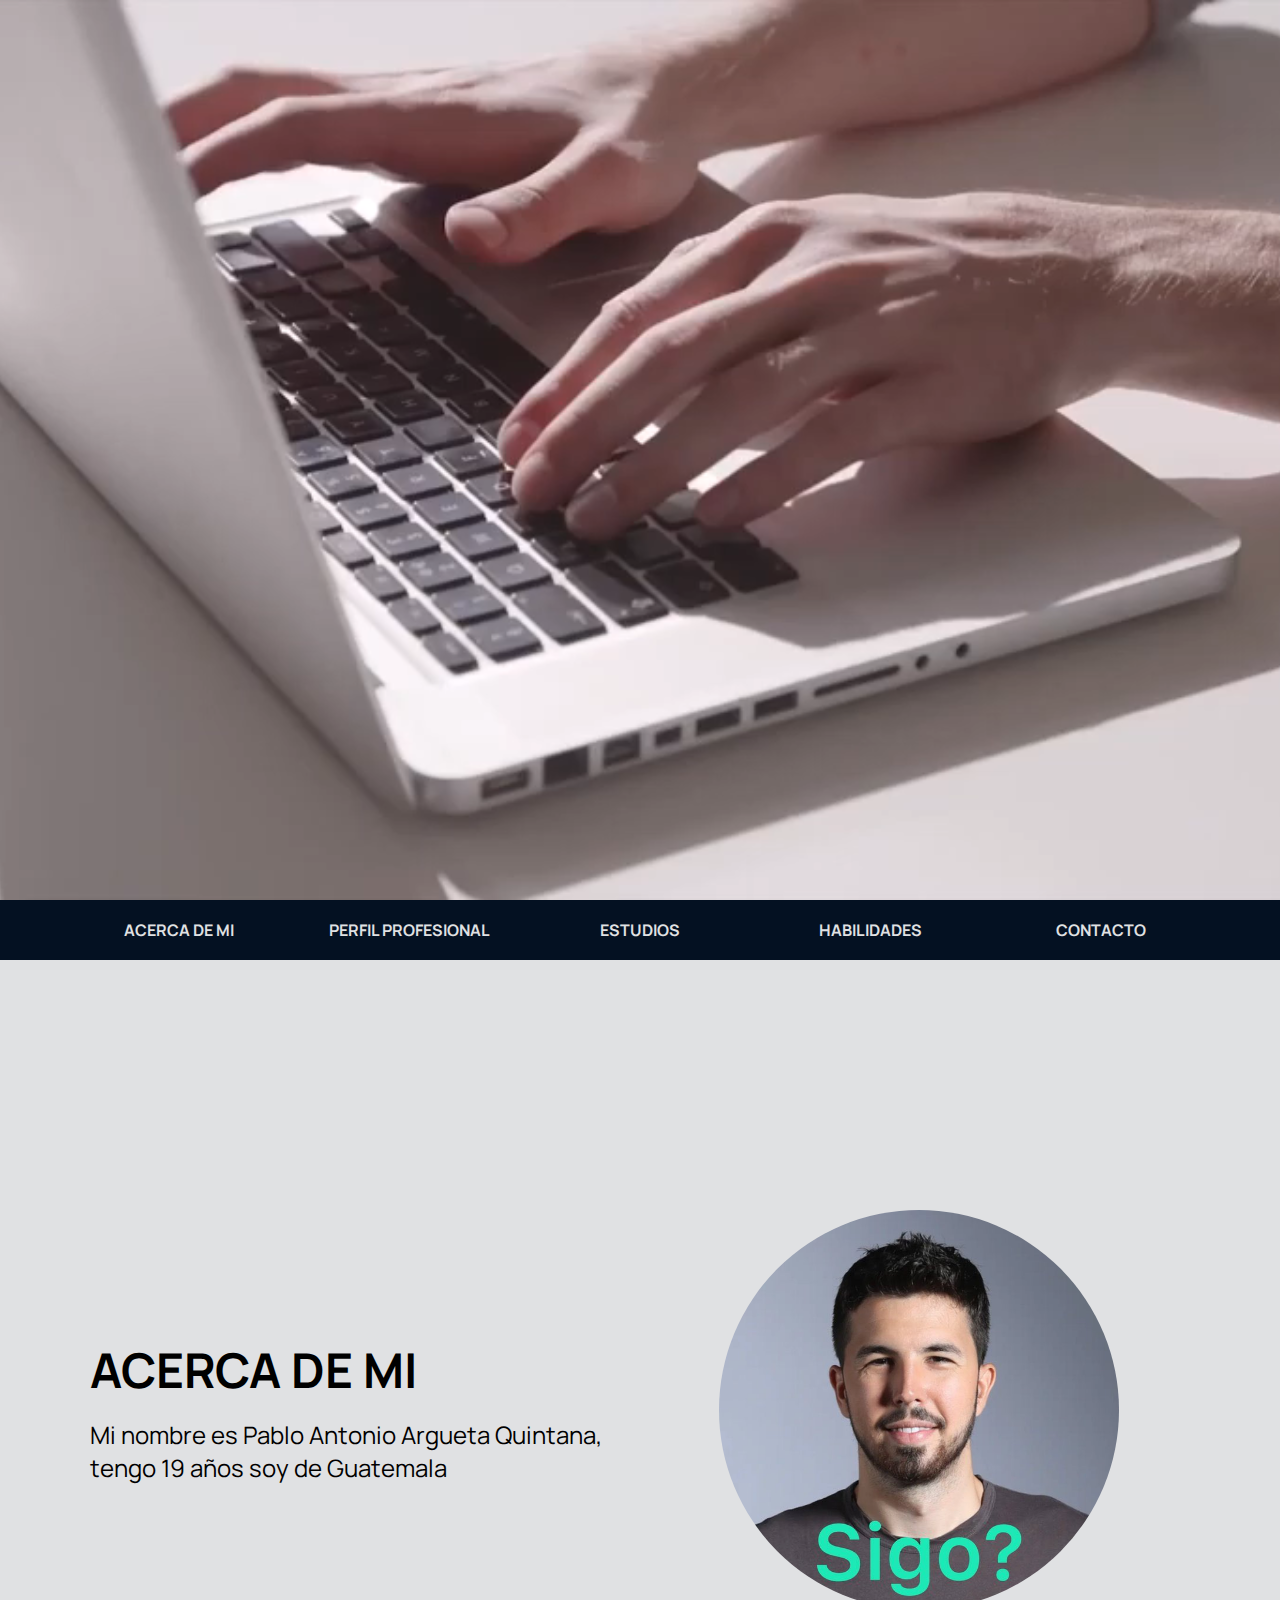
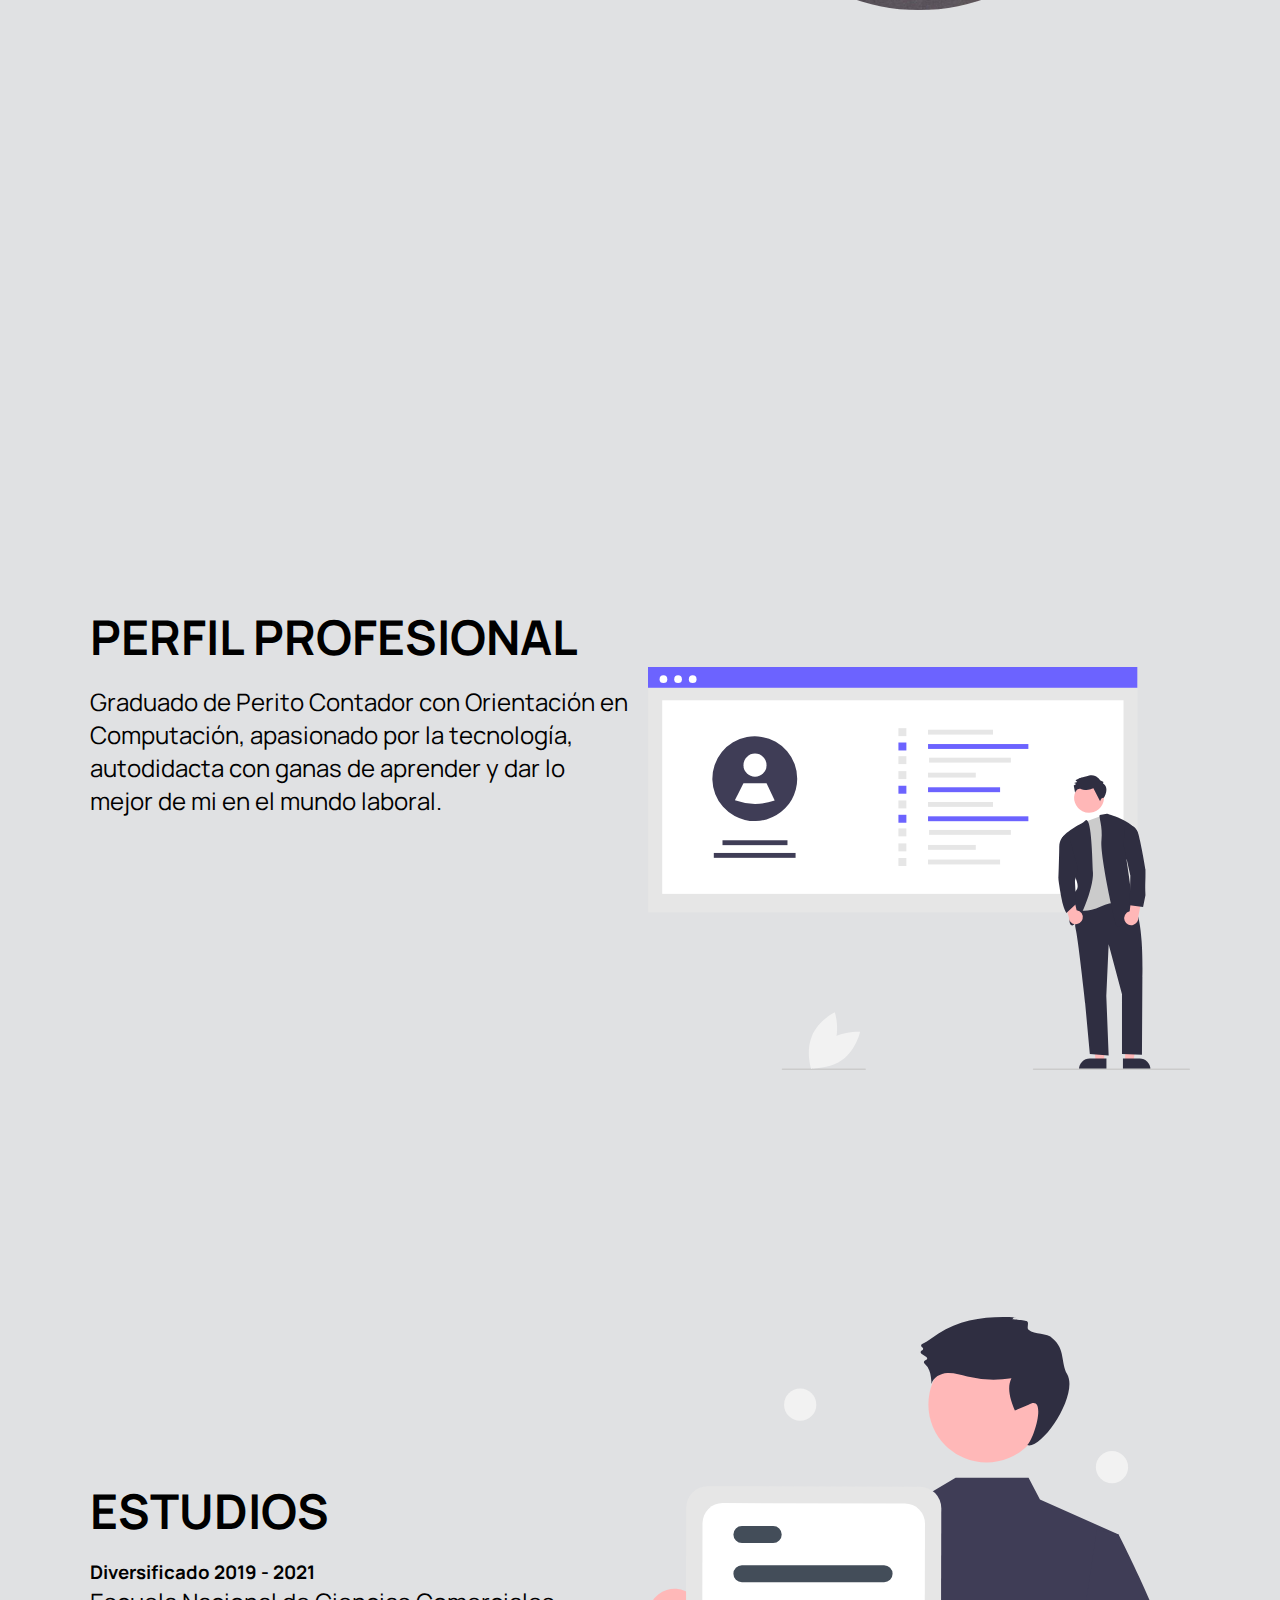
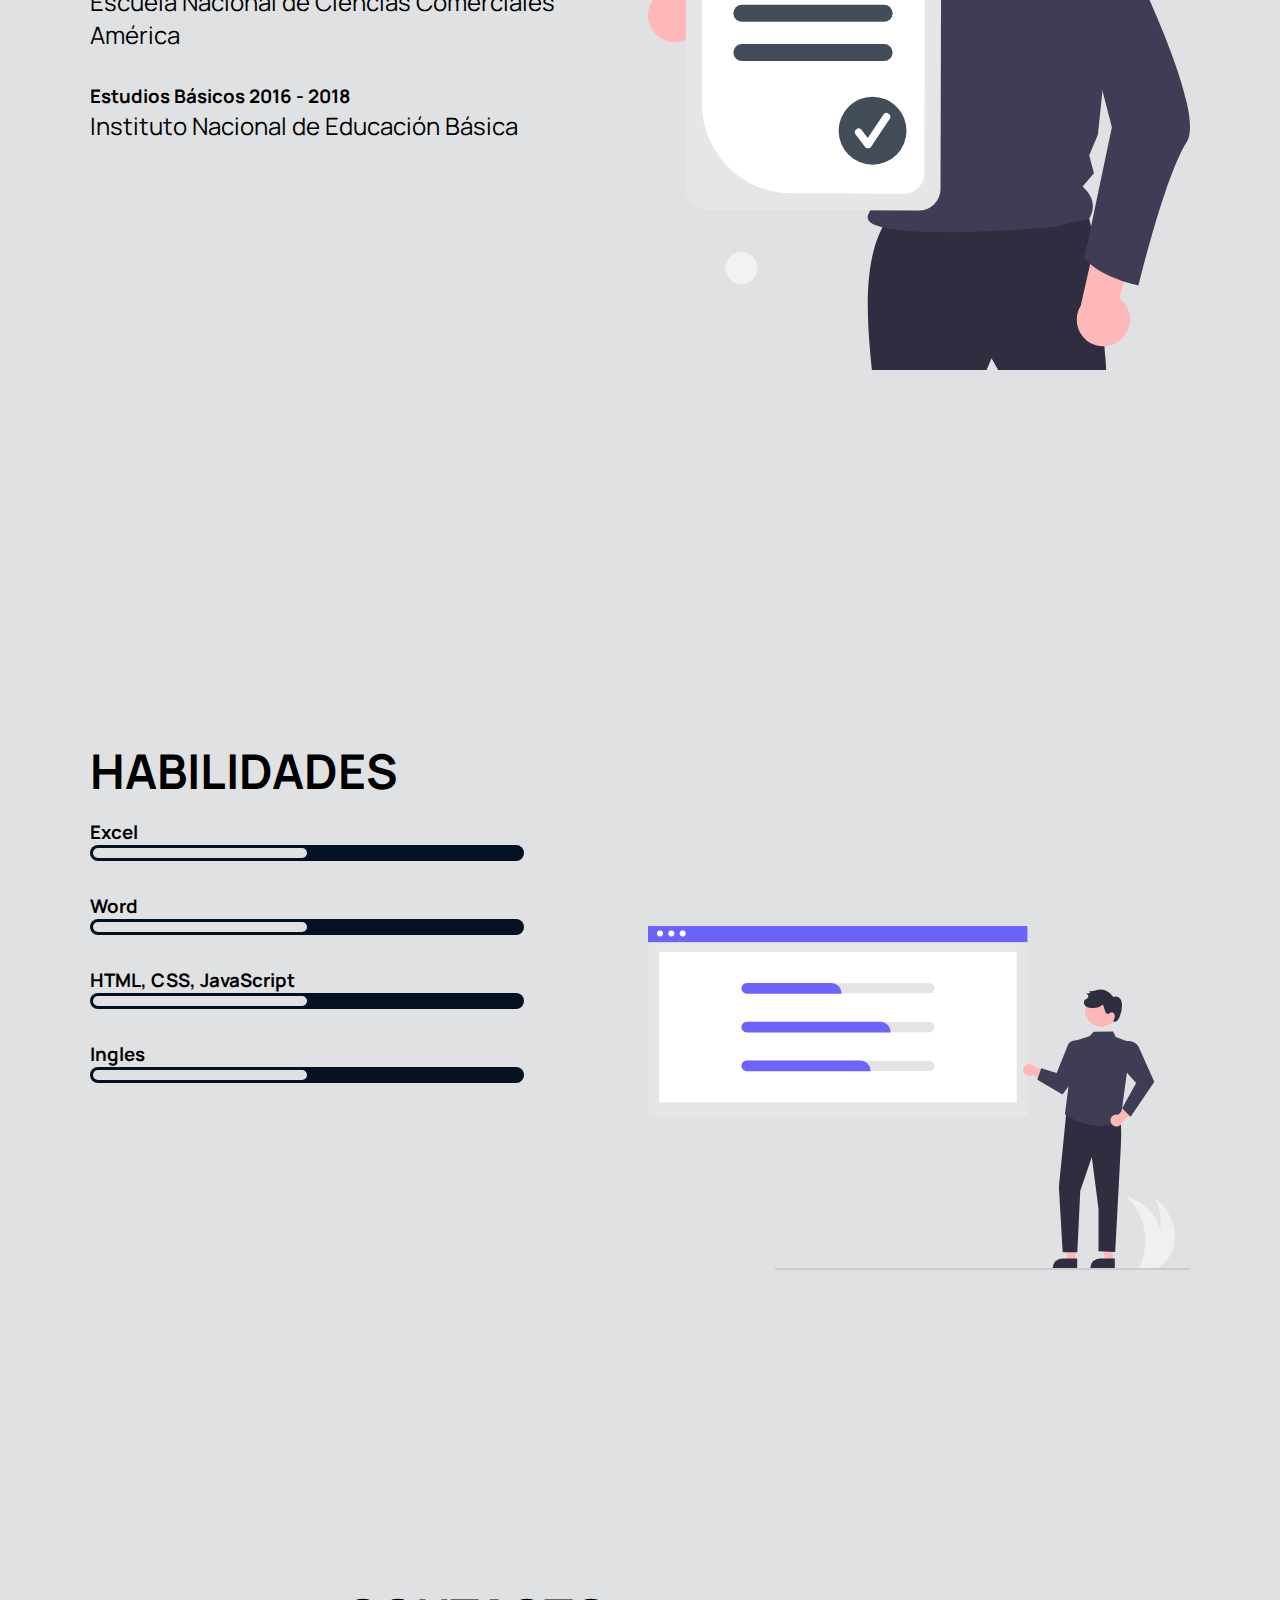
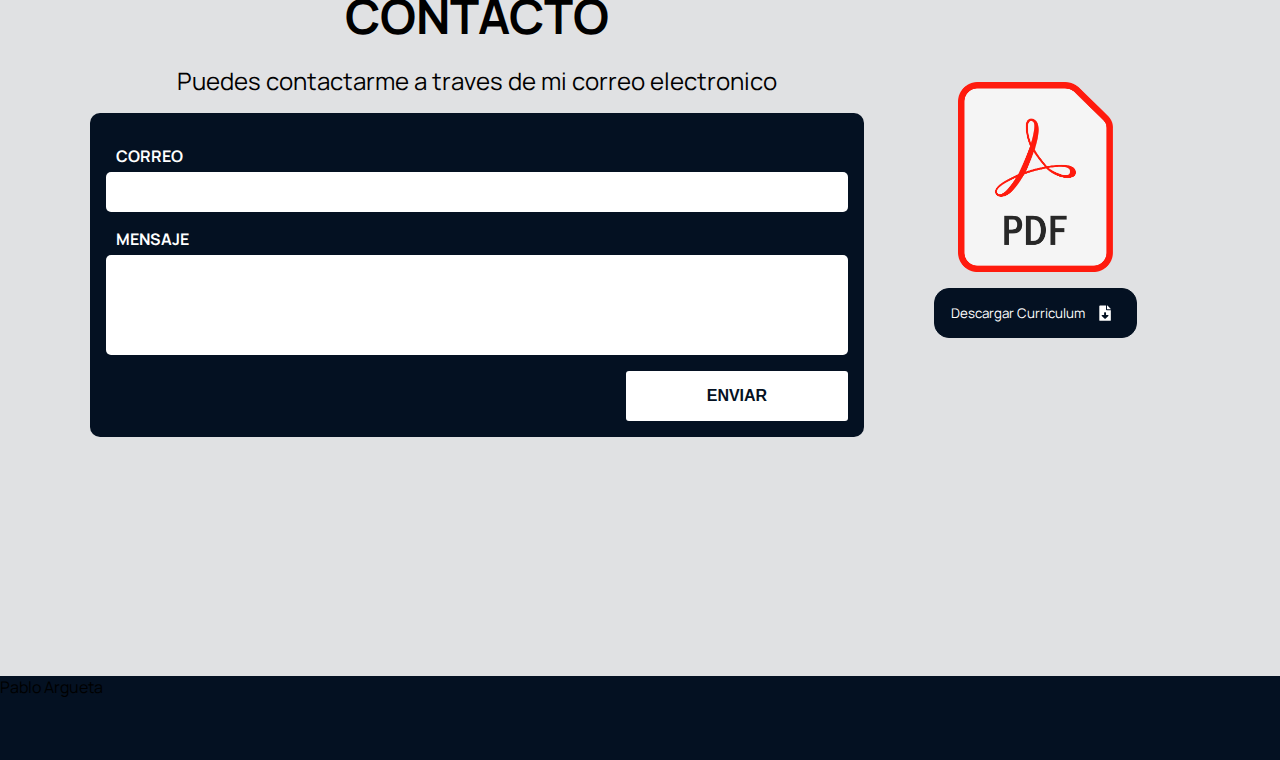
==== cv-pablo/index.html @ 5a5283b3 "Upload CV" ====
<!DOCTYPE html>
<html lang="en">
<head>
    <meta charset="UTF-8">
    <meta http-equiv="X-UA-Compatible" content="IE=edge">
    <meta name="viewport" content="width=device-width, initial-scale=1.0">
    <title>CV | Pablo Argueta</title>
    <link rel="stylesheet" href="main.css">

    <link rel="preconnect" href="https://fonts.googleapis.com">
    <link rel="preconnect" href="https://fonts.gstatic.com" crossorigin>
    <link href="https://fonts.googleapis.com/css2?family=Manrope:wght@200;300;400;500;600;700;800&display=swap" rel="stylesheet">
</head>
<body>
    <div class="container">
        <div class="hero-video">
            <video autoplay loop src="assets/background.mp4"></video>
        </div>
        <header>
            <div class="links-list">
                <a href="#about-me">Acerca de Mi</a>
                <a href="#professional">Perfil Profesional</a>
                <a href="#study">Estudios</a>
                <a href="#skills">Habilidades</a>
                <a href="#contact">Contacto</a>
            </div>
            <div class="links-list-icons">
                <a href="#about-me"><img src="assets/h-icons/about-me-icon.svg" alt=""></a>
                <a href="#professional"><img src="assets/h-icons/pro-icon.svg" alt=""></a>
                <a href="#study"><img src="assets/h-icons/study-ico.svg" alt=""></a>
                <a href="#skills"><img src="assets/h-icons/skills-icon.svg" alt=""></a>
                <a href="#contact"><img src="assets/h-icons/contact-icon.svg" alt=""></a>
            </div>
        </header>
        <main class="main-container">
            <section id="about-me" class="information-container">
                <div class="info">
                    <h2>Acerca de Mi</h2>
                    <p>Mi nombre es Pablo Antonio Argueta Quintana, tengo 19 años soy de Guatemala</p>
                </div>
                <div class="photo">
                    <img src="assets/pablo-cv.jpg" alt="">
                </div>
            </section>
            <section id="professional" class="information-container">
                <div class="info">
                    <h2>Perfil Profesional</h2>
                    <p>Graduado de Perito Contador con Orientación en Computación, apasionado por la tecnología, autodidacta con ganas de aprender y dar lo mejor de mi en el mundo laboral.</p>
                </div>
                <div class="svg-image">
                    <img src="assets/professionalp.svg" alt="">
                </div>
            </section>
            <section id="study" class="information-container">
                <div class="info">
                    <h2>Estudios</h2>
                    <ul>
                        <li>
                            <h3>Diversificado 2019 - 2021</h3>
                            <p>Escuela Nacional de Ciencias Comerciales América</p>
                        </li>
                        <li>
                            <h3>Estudios Básicos 2016 - 2018</h3>
                            <p>Instituto Nacional de Educación Básica</p>
                        </li>
                    </ul>
                </div>
                <div class="svg-image">
                    <img src="assets/undraw_certificate_re_yadi.svg" alt="">
                </div>
            </section>
            <section id="skills" class="information-container">
                <div class="info">
                    <h2>Habilidades</h2>
                    <ul>
                        <li>
                            <h3>Excel</h3>
                            <div class="range-input"><div class="range-value"></div></div>
                        </li>
                        <li>
                            <h3>Word</h3>
                            <div class="range-input"><div class="range-value"></div></div>
                        </li>
                        <li>
                            <h3>HTML, CSS, JavaScript</h3>
                            <div class="range-input"><div class="range-value"></div></div>
                        </li>
                        <li>
                            <h3>Ingles</h3>
                            <div class="range-input"><div class="range-value"></div></div>
                        </li>
                    </ul>
                </div>
                <div class="svg-image">
                    <img src="assets/productivity.svg" alt="">
                </div>
            </section>
            <section id="contact" class="information-container">
                <div class="info">
                    <h2>Contacto</h2>
                    <p>Puedes contactarme a traves de mi correo electronico</p>
                    <form  action="https://formspree.io/f/xrgjybbw" method="POST">
                        <label for="email">Correo</label>
                        <input type="email" required>
                        <label for="message">Mensaje</label>
                        <textarea name="message"></textarea>
                        <button id="submit" type="submit">Enviar</button>
                    </form>
                </div>
                <div class="download-cv">
                    
                    <img src="assets/pdf-image.png" alt="">
                    <a target="_blank" href="docs/CV Pablo Argueta.pdf" download="docs/CV Pablo Argueta.pdf">
                        <button class="btn-download">
                            Descargar Curriculum
                            <img src="assets/download.svg" alt="">
                        </button>
                    </a>
                </div>
            </section>
        </main>
        <footer>
            Pablo Argueta 
        </footer>
    </div>
</body>
</html>
---- cv-pablo/main.css ----
*{  
    scroll-behavior: smooth;
    margin: 0;
    padding: 0;
    box-sizing: border-box;
}

a,img,video,h1,h2,h3,h4,h5,h6,li{
    max-width: 100%;
    max-height: 100%;
    text-decoration: none;
    list-style: none;
}

:root{
    font-family: 'Manrope', sans-serif;
    --font-primary: font-family: 'Manrope', sans-serif; 
    --primary-color: #041122;
    --secondary-color: #434D59;
    --third-color: #E0E1E3;
    --white-color: #fff;
}

.container{
    width: 100vw;
    display: grid;
    grid-template-rows: 100vh 60px auto 100px;
    background: var(--third-color);
}

body{
    width: 100%;
    overflow-y: scroll;
    overflow-x: hidden;
}

body::-webkit-scrollbar{
    width: 10px;
    background: var(--secondary-color);
}

body::-webkit-scrollbar-thumb{
    width: 10px;
    background:var(--third-color);
}


/* Hero Video */

.hero-video{
    width: 100vw;
}

.hero-video video{
    object-fit: cover;
    height: 100vh;
    width: 100%;
}


/* Header */

header{
    position: sticky;
    top: 0;
    z-index: 1000;
    width: 100vw;
    background: var(--primary-color);
    display: flex;
    justify-content: center;
}

.links-list{
    width: 90%;
    height: 100%;
    display: flex;
    justify-content: center;
}

header a{
    width: 80%;
    display: flex;
    justify-content: center;
    gap: 2rem;
    align-items: center;
}

header a{
    padding: 10px;
    transition: background 0.5s;
}

header a:hover{
    background: var(--secondary-color);
}

header a{
    text-transform: uppercase;
    font-weight: bolder;
    color: var(--third-color);
}


.links-list-icons{
    display: none;
}

/* Content */

h2{
    text-transform: uppercase;
    font-size: 3rem;
}

.main-container{
    display: flex;
    flex-direction: column;
    align-items: center;
    justify-content: center;
}

.information-container{
    width: 100%;
    display: flex;
    gap: 1rem;
    height: 100vh;
    justify-content: center;
    align-items: center;
    padding: 10vh;
}

.information-container p{
    width: 100%;
    font-size: 1.5rem;
}

.svg-image{
    display: flex;
    justify-content: center;
    align-items: end;
    width: 100%;
    height: 100%;
}

.photo{
    display: flex;
    align-items: center;
    justify-content: center;
}

.info{
    display: flex;
    flex-direction: column;
    gap: 1rem;
    width: 100%;
}

.information-container .info ul{
    width: 100%;
    display: flex;
    flex-direction: column;
    gap: 2rem;
}

/* About Me */

#about-me{
  display: flex;
  justify-content: center;
  align-items: center;
}

#about-me .photo{
    width: 100%;
    text-align: center;
}

#about-me div img{
    width: 400px;
    height: 400px;
    object-fit: cover;
    border-radius: 50%;
}

/* Skills */

.range-input{
    background: var(--primary-color);
    width: 80%;
    height: 16px;
    border-radius: 10px;
    padding: 3px;
}

.range-value{
    background: var(--third-color);
    width: 50%;
    height: 10px;
    border-radius: 5px;
}

/* Contact */
#contact{
    text-align: center;
}


#contact form{
    text-align: start;
    margin: 0 auto;
    border-radius: 10px;
    display: flex;
    flex-direction: column;
    align-items: flex-end;
    width: 100%;
    height: auto;
    padding: 1rem;
    background: var(--primary-color);
}

#contact form label{
    text-transform: uppercase;
    font-weight: bold;
    margin-top: 1rem;
    margin-bottom: 5px;
    width: 100%;
    padding-left: 10px;
    color: var(--white-color);
}

#contact form input{
    font-size: 1rem;
    width: 100%;
    border: none;
    height: 40px;
    padding: 1rem;
    background: var(--white-color);
    outline: none;
    border-radius: 5px;
}

#contact form textarea{
    font-size: 1rem;
    resize: none;
    font-family: 'Manrope', sans-serif;
    max-width: 100%;
    width: 100%;
    height: 100px;
    border: none;
    padding: 1rem;
    background: var(--white-color);
    outline: none;
    border-radius: 5px;
    overflow: auto;
}

textarea::-webkit-scrollbar{
    width: 1rem;
    background: var(--secondary-color);
}

textarea::-webkit-scrollbar-thumb{
    cursor: pointer;
    width: 8px;
    background: var(--third-color);
}


#contact form button{
    margin-top: 1rem;
    width: 30%;
    border: none;
    height: 50px;
    background: var(--white-color);
    color: var(--primary-color);
    font-size: 1rem;
    font-weight: bold;
    text-transform: uppercase;
    border-radius: 3px;
    transition: background 0.3s, color 0.3s;
}

#contact form button:hover{
    cursor: pointer;
    color: var(--white-color);
    background: var(--secondary-color);
}

.download-cv{
    width: 40%;
    height: 100%;
    display: flex;
    flex-direction: column;
    align-items: center;
    justify-content: center;
    gap: 1rem;
    border-radius: 1rem;
}


.download-cv img{
    width: 50%;
    height: auto;
}

.btn-download{
    display: flex;
    justify-content: center;
    align-items: center;
    gap: 5px;
    width: 100%;
    height: 50px;
    border-radius: 15px;
    border: none;
    padding: 1rem;
    border: 1px solid var(--primary-color);
    background: var(--primary-color);
    
    font-family: var(--font-primary);
    color: var(--white-color);
}

.btn-download img{
    width: 30px;
    height: 30px;
}

.btn-download:hover{
    cursor: pointer;
    background: var(--secondary-color);
}

/* Footer */

footer{
    margin-top: 1rem;
    width: 100%;
    background: var(--primary-color);
}





/* Media Querys */

@media screen and (max-width: 1036px){
    .container{
        width: 100vw;
        display: grid;
        grid-template-rows: 50vh auto 100px;
        background: var(--third-color);
    }
    :root{
        font-size: 12px;
    }
    .hero-video{
        height: 100%;
    }
    header{
        position: fixed;
        height: 100%;
        background: transparent;
    }

    .links-list{
        display: none;
    }

    .links-list-icons{
        width: 100%;
        display: flex;
        justify-content: space-around;
        height: 60px;
        background: var(--primary-color);
        position: fixed;
        bottom: 0;
    }

    .information-container{
        padding: 1rem;
        height: auto;
        width: 100%;
        flex-direction: column;
        gap: 3rem;
    }

    .info{
        text-align: start;
        gap: 1rem;
        width: 100%;
    }

    .svg-image{
        display: flex;
        justify-content: center;
        align-items: end;
        width: 100%;
        height: 30%;
    }

    .svg-image img{
        height: 60%;
    }
    
    #about-me div img{
        width: 250px;
        height: 250px;
        border-radius: 50%;
    }

    .range-input{
        width: 100%;
    }
    
    /* .svg-image{
        display: none;
    } */

    #contact form{
        width: 95%;
        height: 70%;
    }

    #contact form button{
        margin-top: 1rem;
        width: 40%;
        border: none;
        height: 60px;
        font-size: 1rem;
    }

    .download-cv{
        width: 100%;
    }

    footer{
        position: relative;
        bottom: 60px;
    }

}
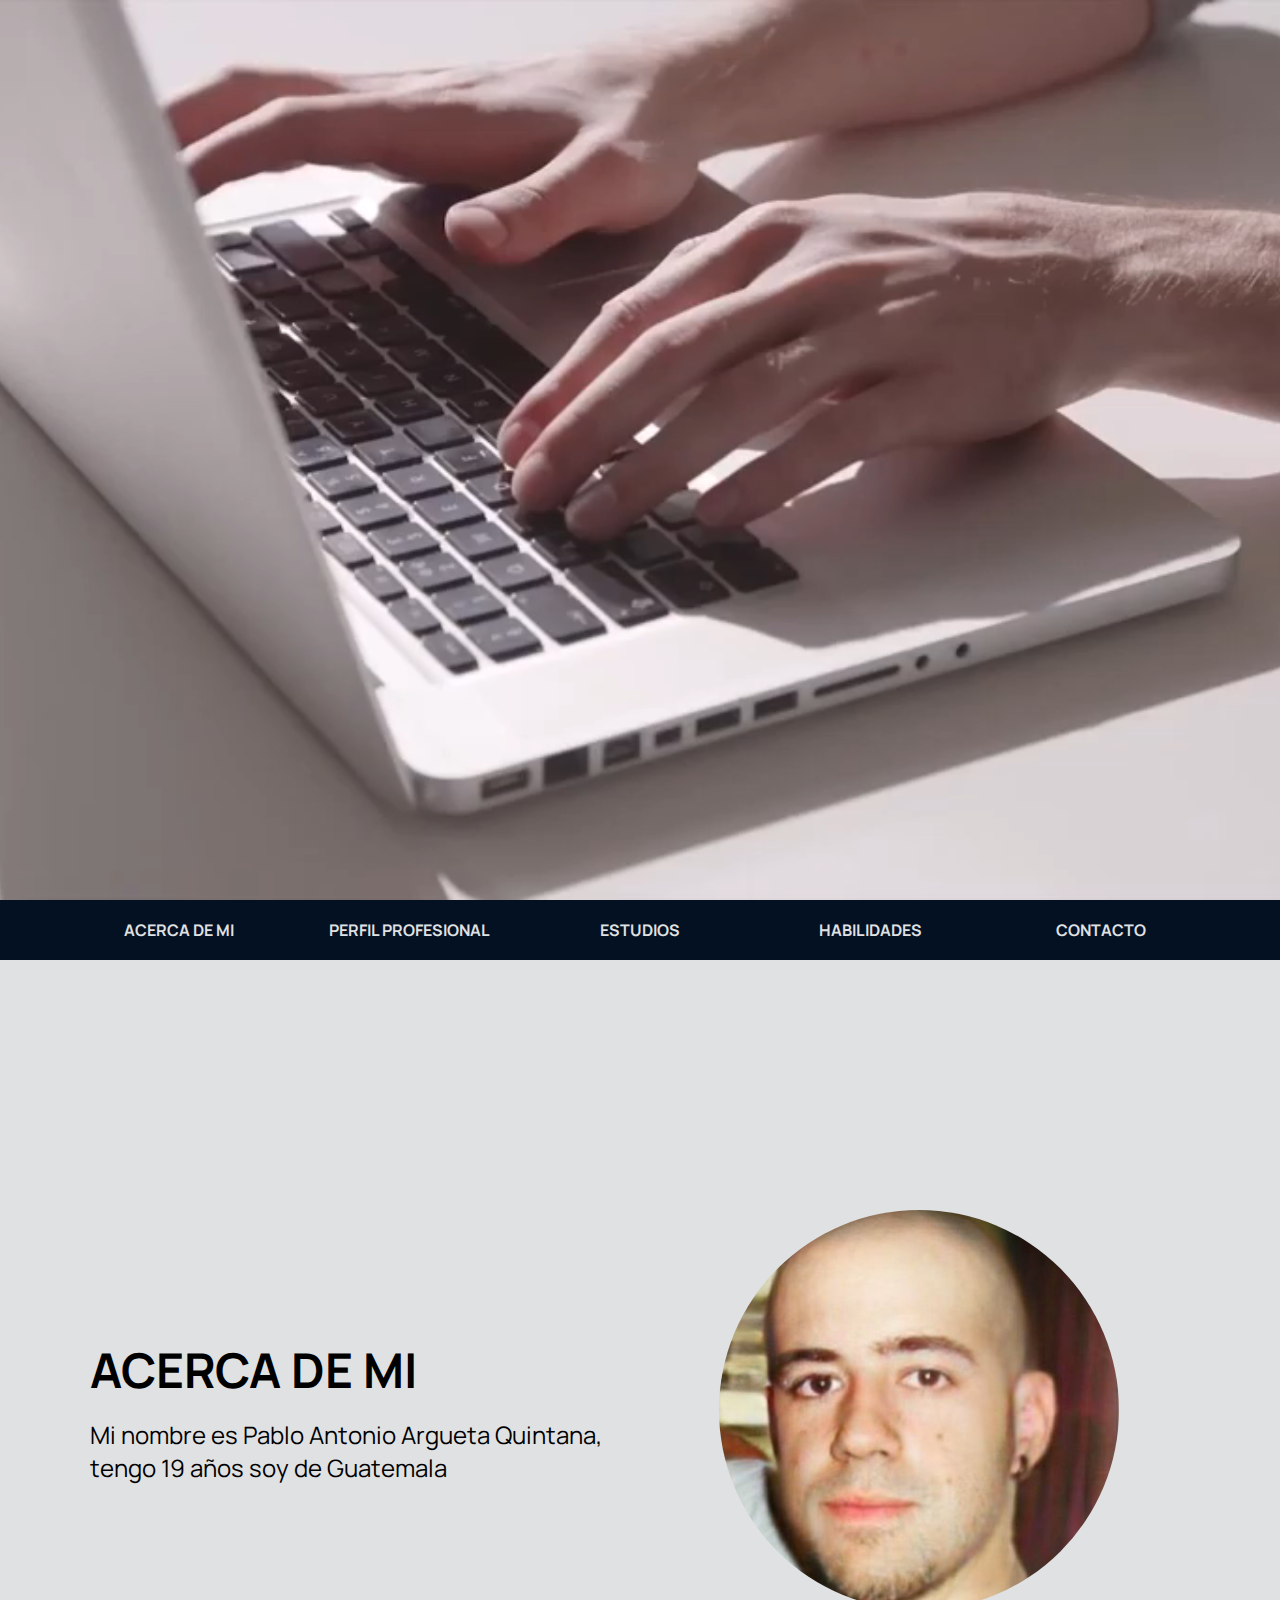
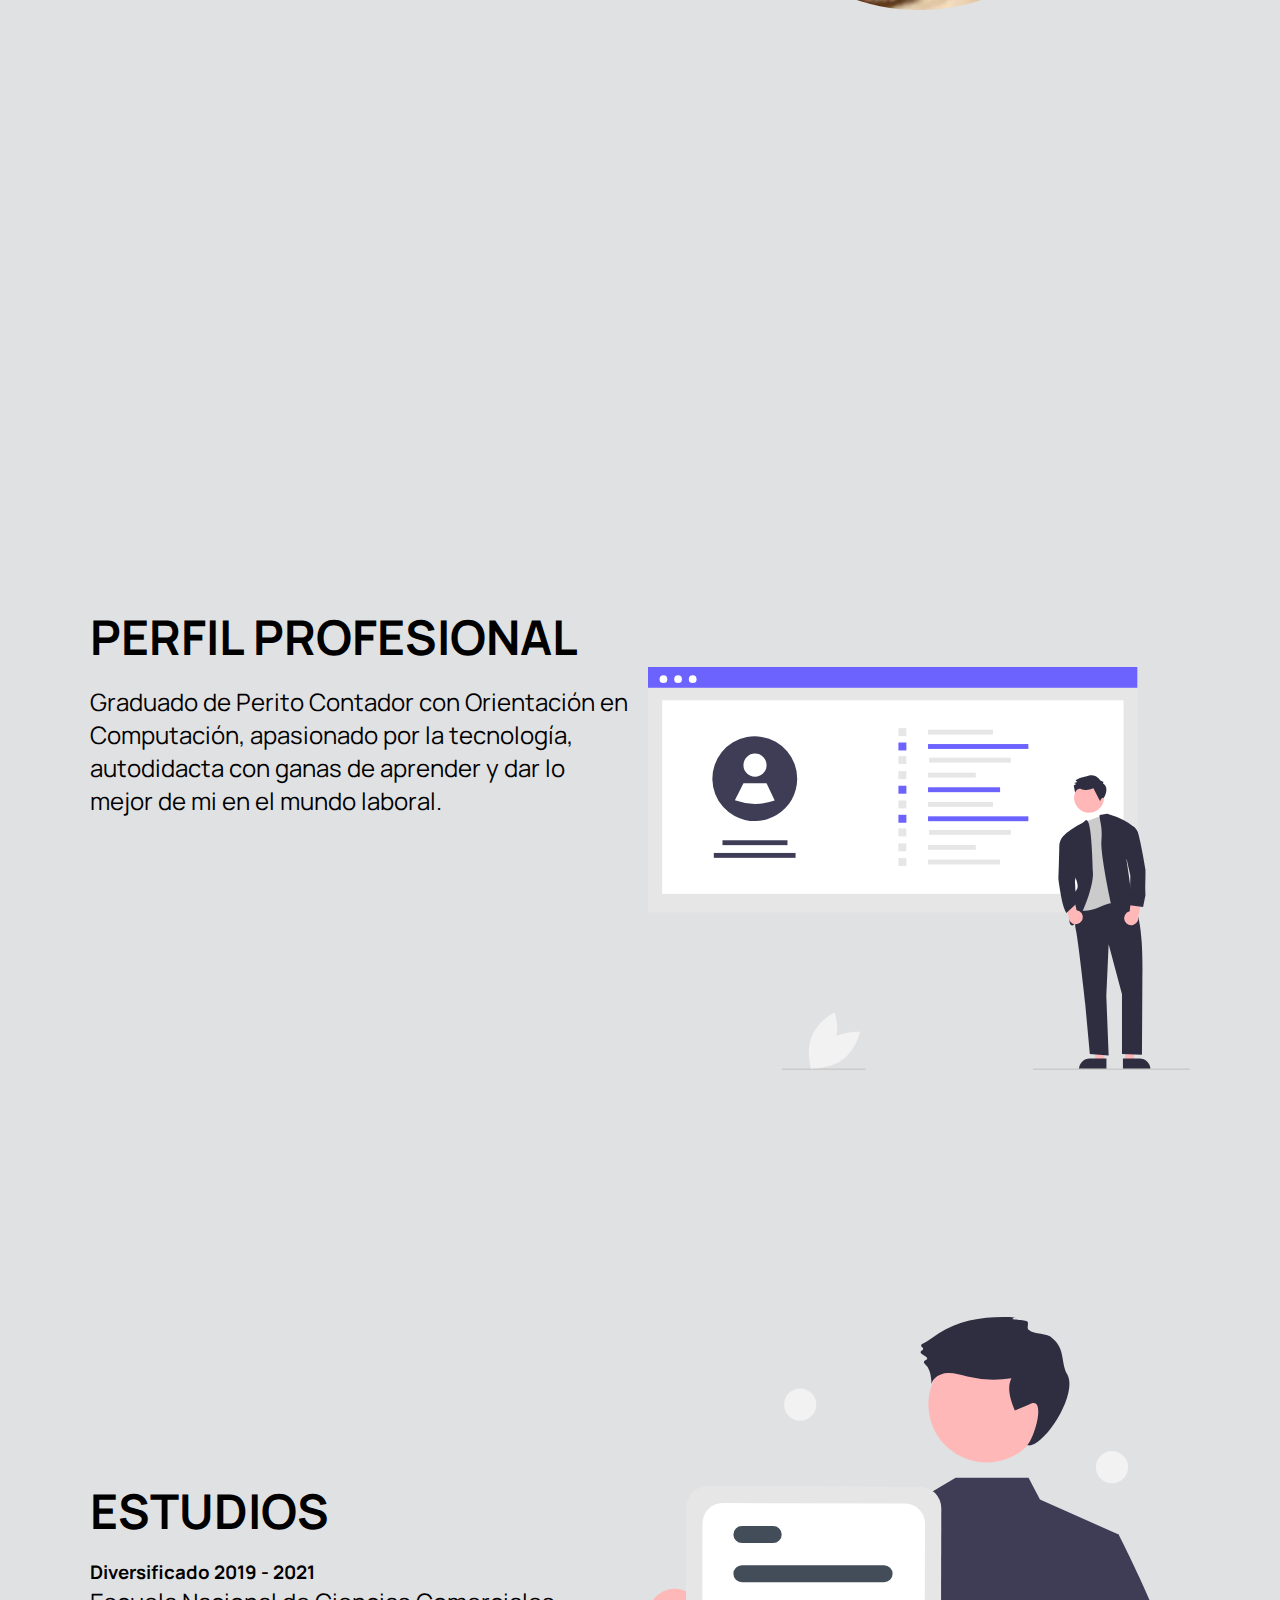
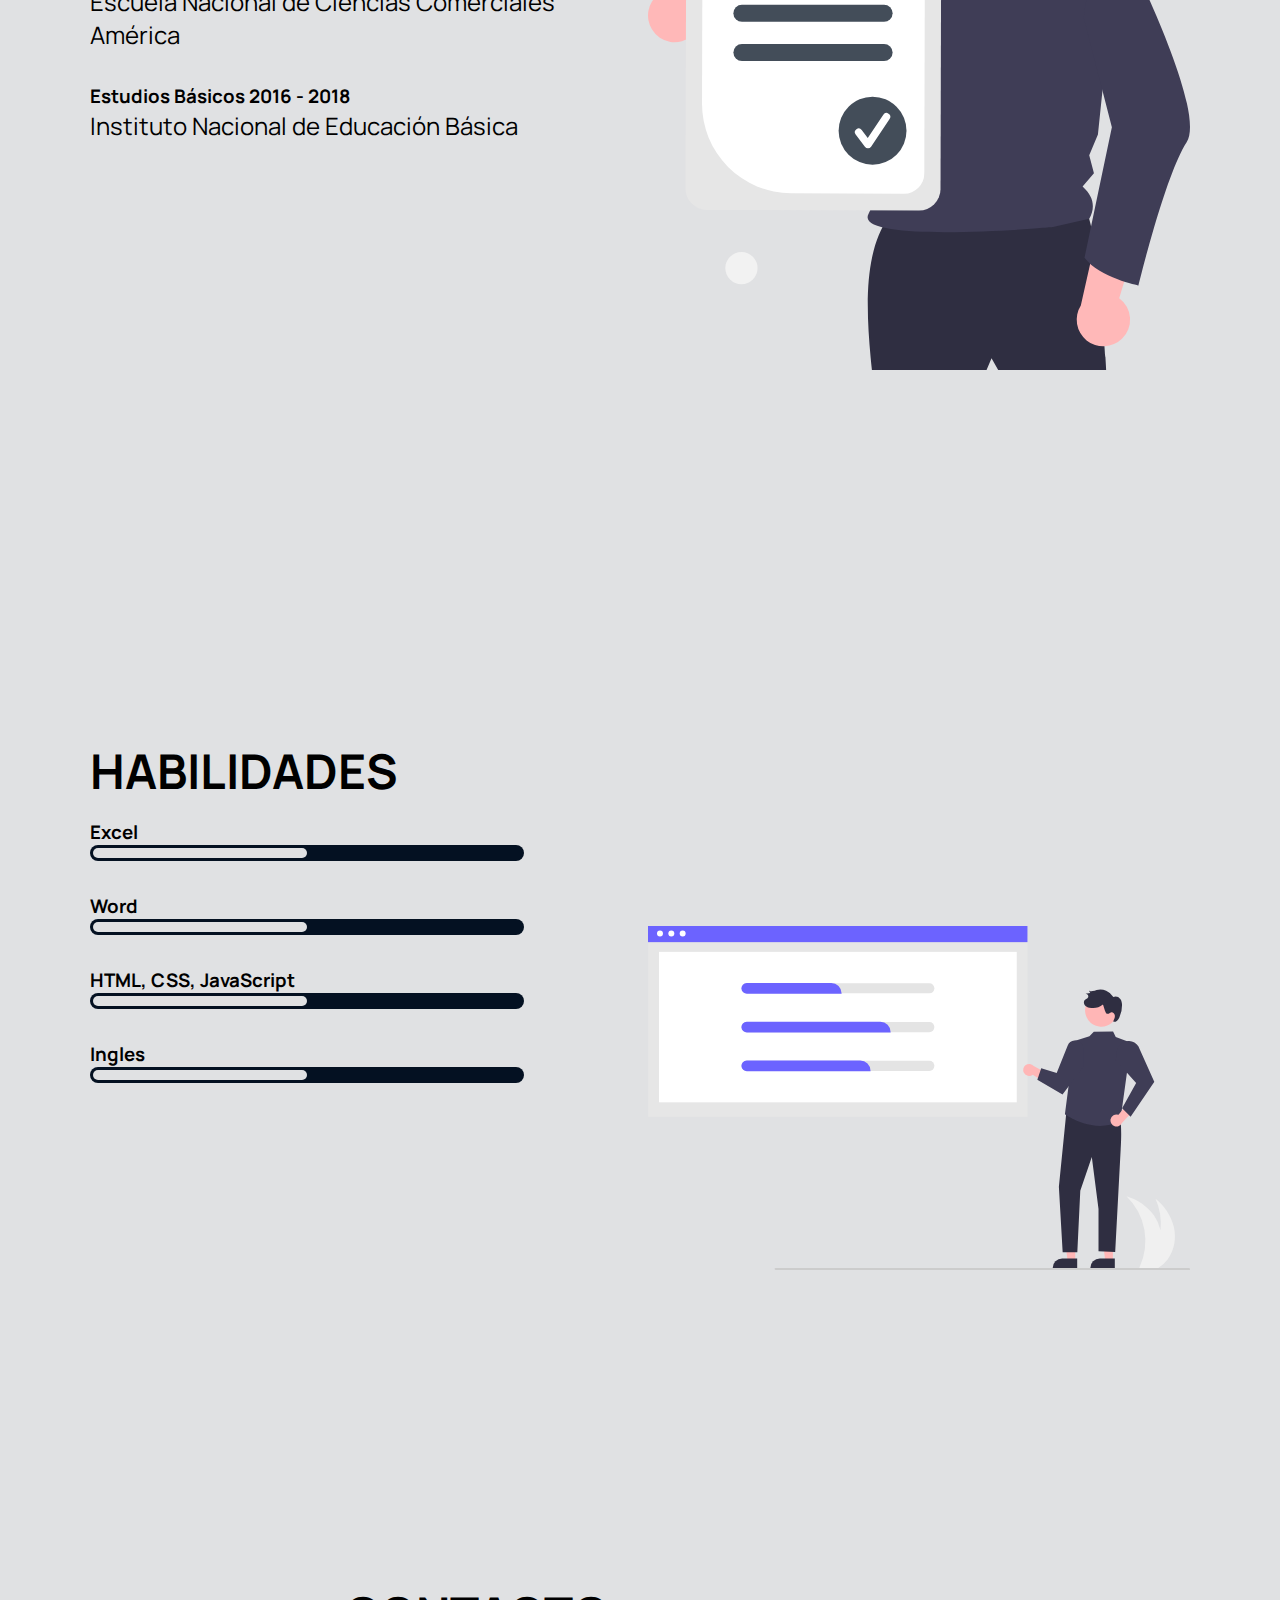
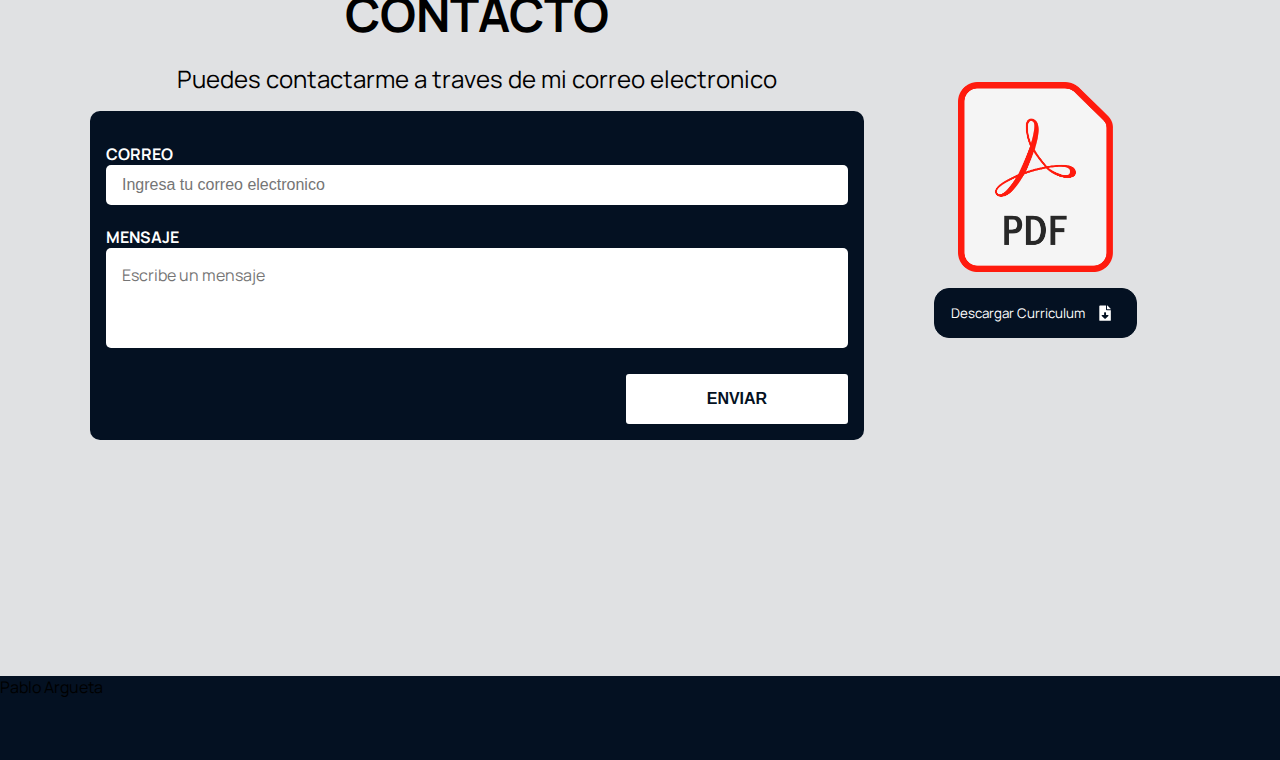
==== commit 969362e1: "form-bug-fixed" ====
--- a/cv-pablo/index.html
+++ b/cv-pablo/index.html
@@ -99,16 +99,17 @@
                 <div class="info">
                     <h2>Contacto</h2>
                     <p>Puedes contactarme a traves de mi correo electronico</p>
-                    <form  action="https://formspree.io/f/xrgjybbw" method="POST">
-                        <label for="email">Correo</label>
-                        <input type="email" required>
-                        <label for="message">Mensaje</label>
-                        <textarea name="message"></textarea>
+                    <form action="https://formspree.io/f/xrgjybbw" method="POST">
+                        <label>Correo
+                        <input type="email" name="email" placeholder="Ingresa tu correo electronico">
+                        </label>
+                        <label>Mensaje
+                        <textarea name="message" placeholder="Escribe un mensaje"></textarea>
+                        </label>
                         <button id="submit" type="submit">Enviar</button>
                     </form>
                 </div>
                 <div class="download-cv">
-                    
                     <img src="assets/pdf-image.png" alt="">
                     <a target="_blank" href="docs/CV Pablo Argueta.pdf" download="docs/CV Pablo Argueta.pdf">
                         <button class="btn-download">
--- a/cv-pablo/main.css
+++ b/cv-pablo/main.css
@@ -204,7 +204,6 @@
     text-align: center;
 }
 
-
 #contact form{
     text-align: start;
     margin: 0 auto;
@@ -224,7 +223,7 @@
     margin-top: 1rem;
     margin-bottom: 5px;
     width: 100%;
-    padding-left: 10px;
+    height: auto;
     color: var(--white-color);
 }
 
@@ -264,7 +263,6 @@
     width: 8px;
     background: var(--third-color);
 }
-
 
 #contact form button{
     margin-top: 1rem;
@@ -348,7 +346,7 @@
     .container{
         width: 100vw;
         display: grid;
-        grid-template-rows: 50vh auto 100px;
+        grid-template-rows: 50vh auto 200px;
         background: var(--third-color);
     }
     :root{
@@ -358,8 +356,8 @@
         height: 100%;
     }
     header{
+        width: 100%;
         position: fixed;
-        height: 100%;
         background: transparent;
     }
 
@@ -395,12 +393,12 @@
         display: flex;
         justify-content: center;
         align-items: end;
-        width: 100%;
+        width: 80%;
         height: 30%;
     }
 
     .svg-image img{
-        height: 60%;
+        height: 100%;
     }
     
     #about-me div img{
@@ -412,31 +410,36 @@
     .range-input{
         width: 100%;
     }
-    
-    /* .svg-image{
-        display: none;
-    } */
-
+
+    #contact{
+        height: auto;
+    }
     #contact form{
         width: 95%;
-        height: 70%;
+        height: auto;
+    }
+
+    #contact form input, #contact form textarea{
+        padding: 1rem;
     }
 
     #contact form button{
         margin-top: 1rem;
-        width: 40%;
+        width: 50%;
         border: none;
-        height: 60px;
+        height: 40px;
         font-size: 1rem;
     }
 
     .download-cv{
-        width: 100%;
+        width: 90%;
+    }
+    .download-cv img{
+        width: auto;
+        height: 200px;
     }
 
     footer{
-        position: relative;
-        bottom: 60px;
-    }
-
-}
+        margin-top: 1rem;
+    }
+}
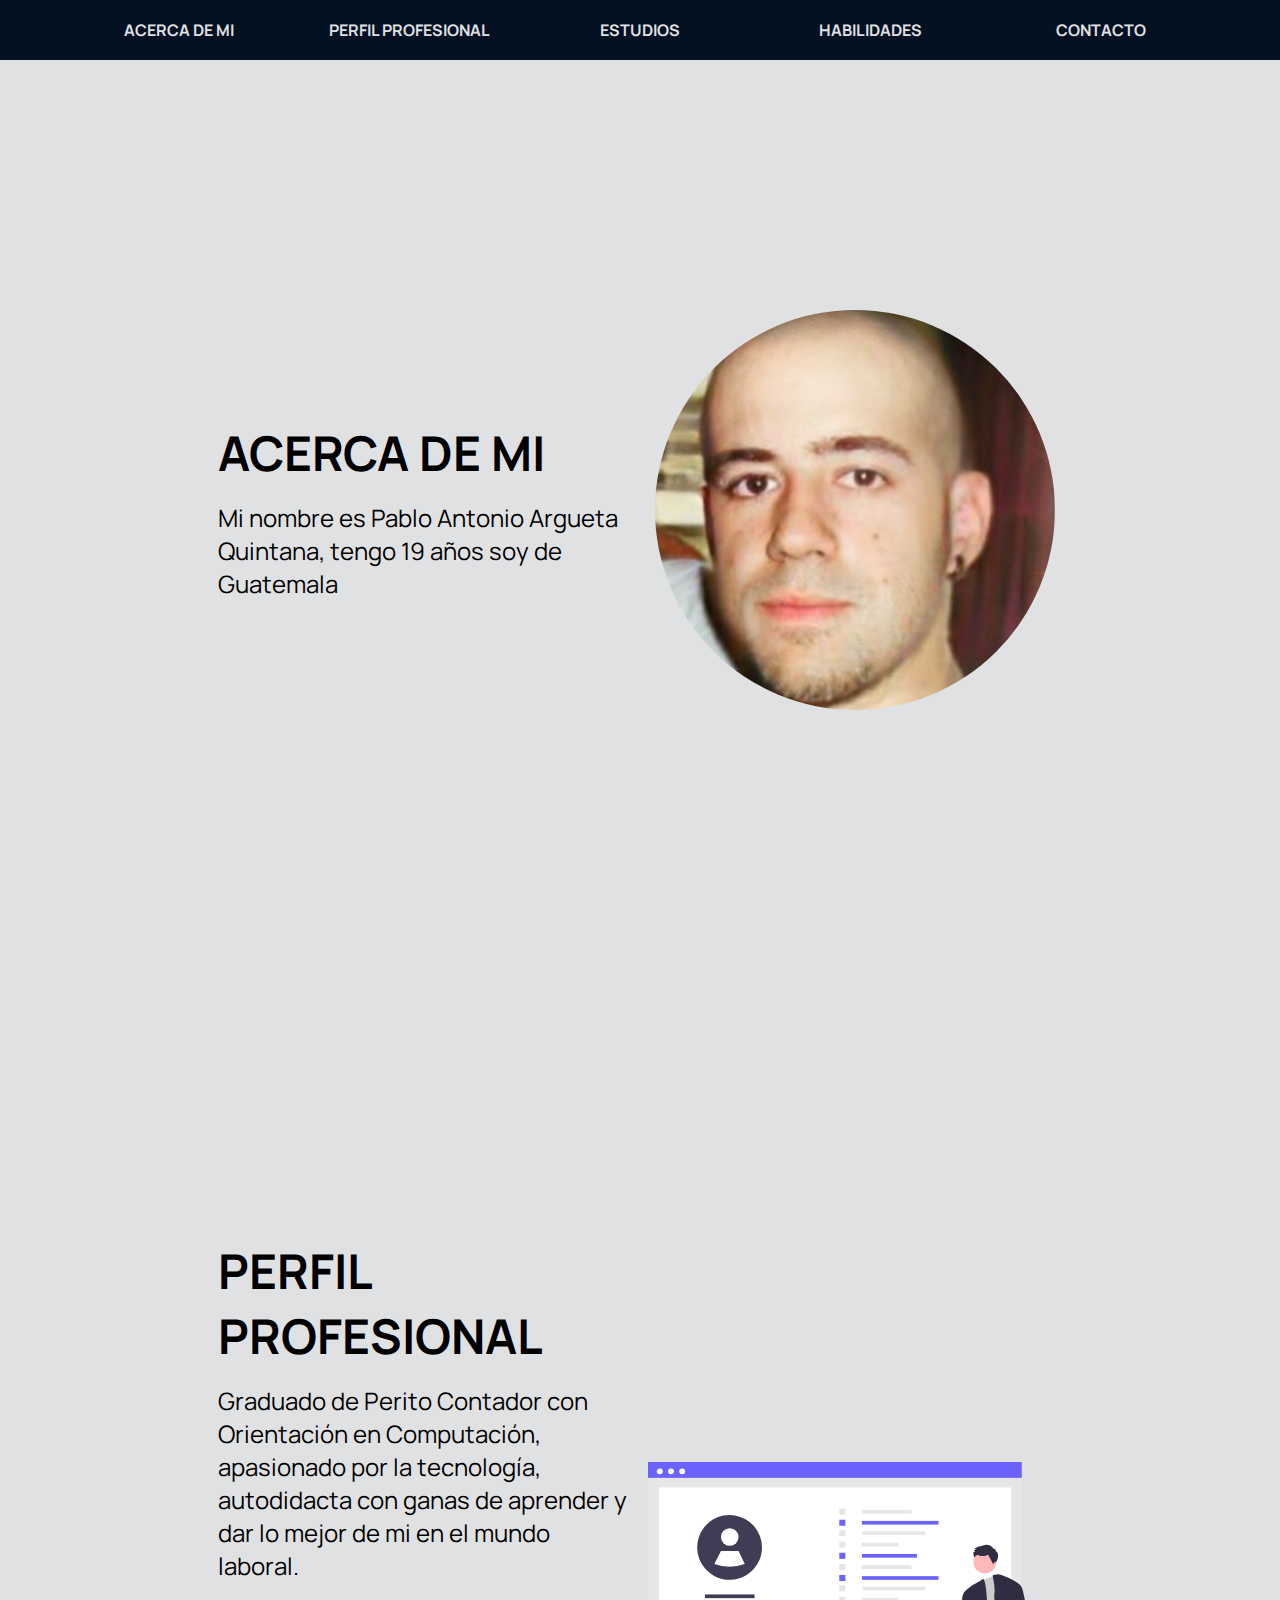
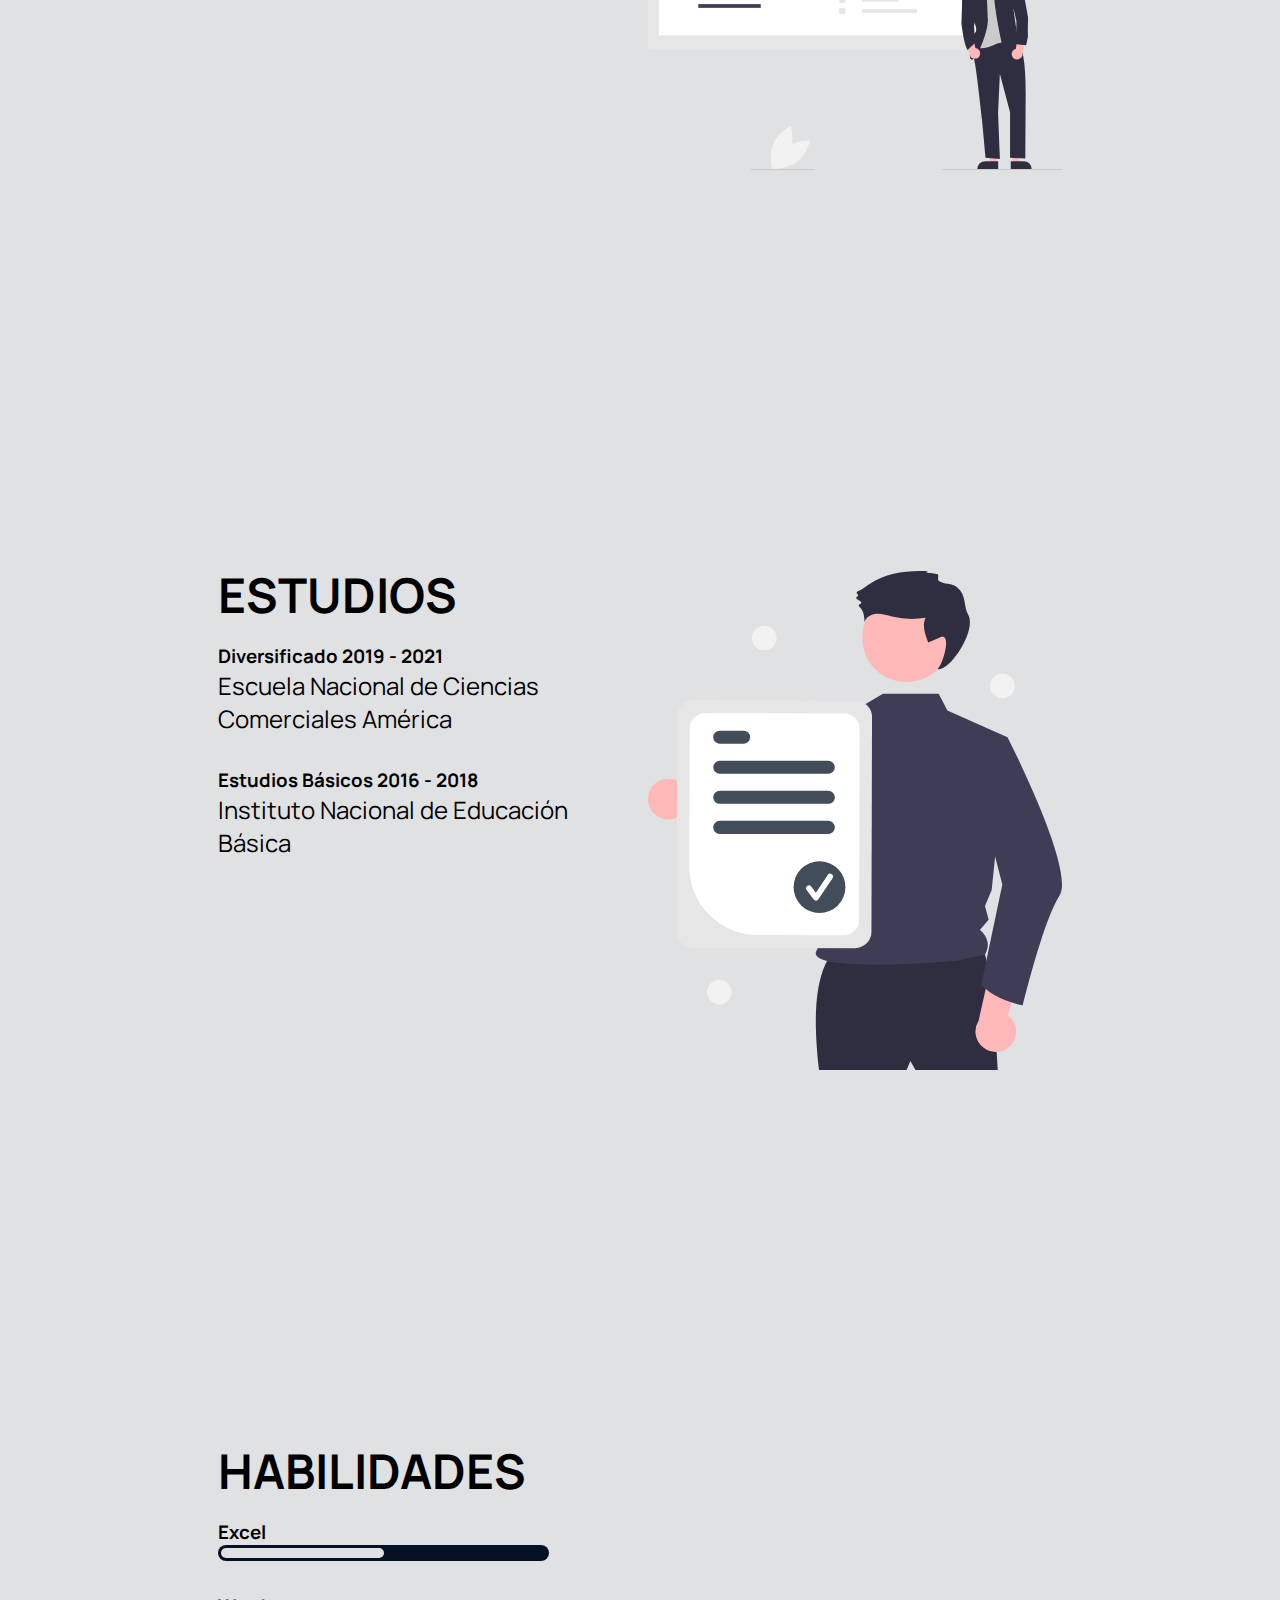
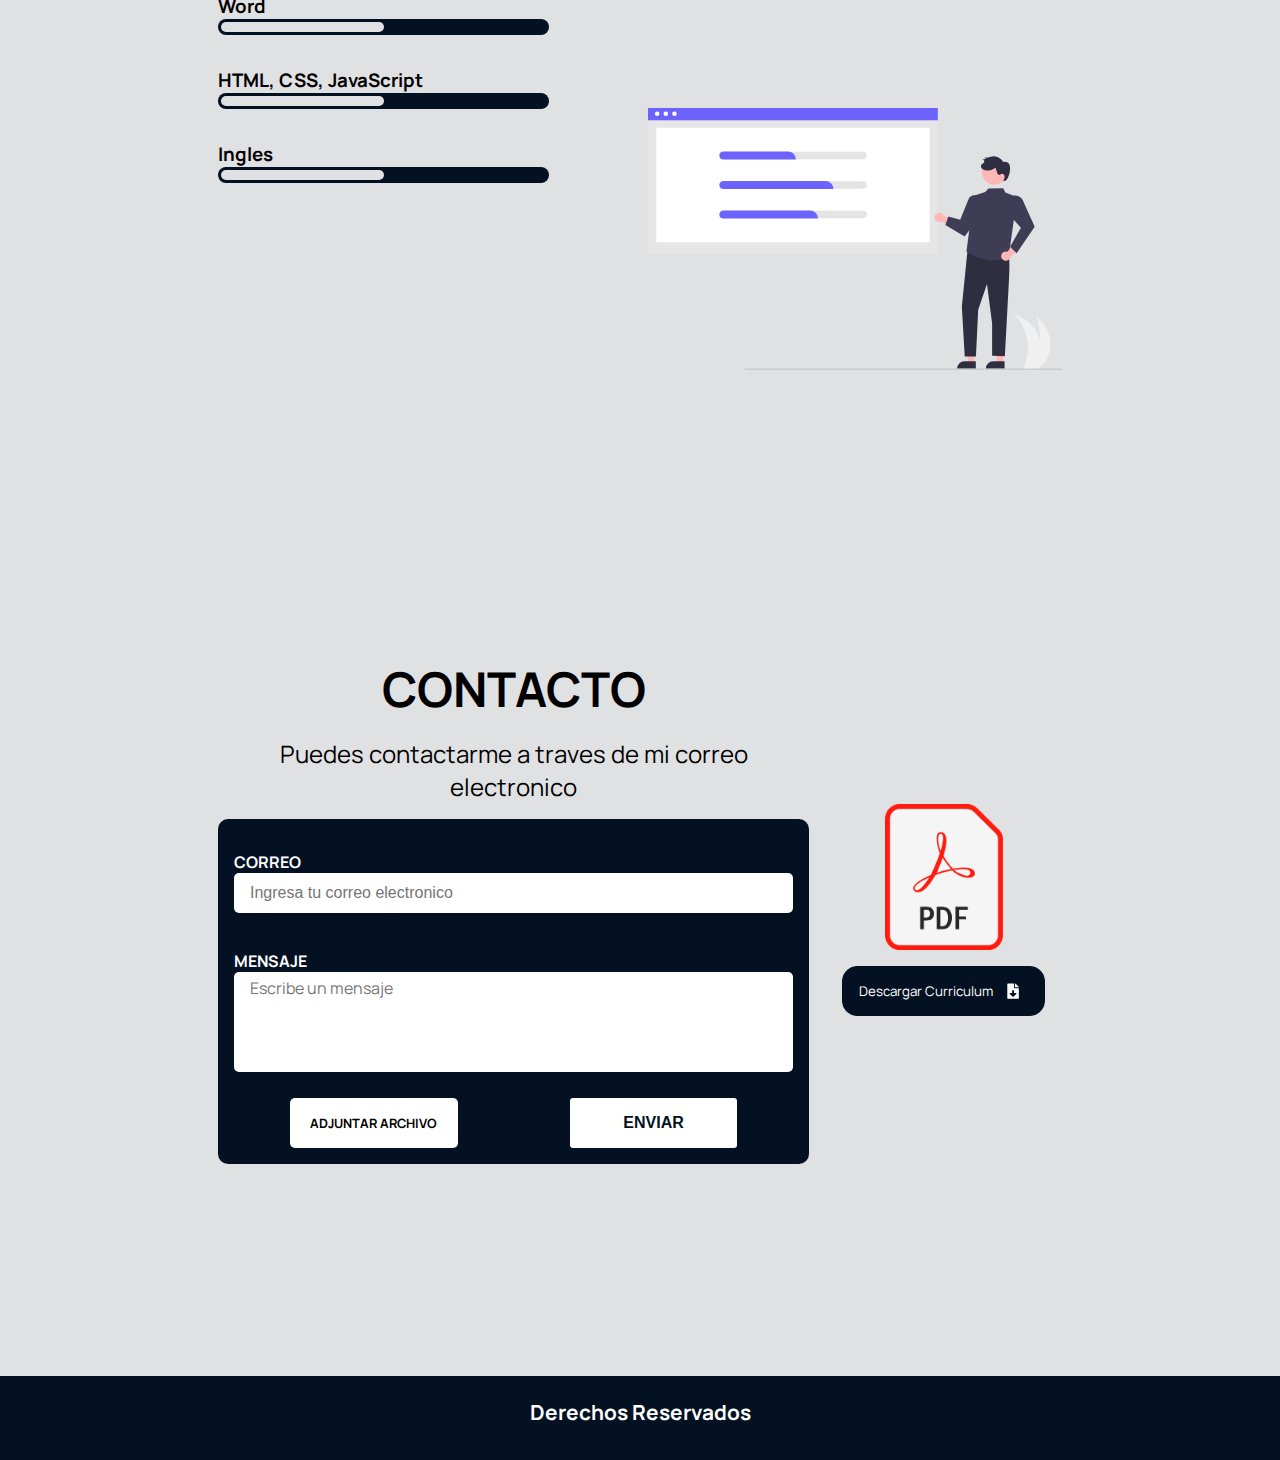
==== commit 07510c63: "form fix v2" ====
--- a/cv-pablo/index.html
+++ b/cv-pablo/index.html
@@ -13,9 +13,6 @@
 </head>
 <body>
     <div class="container">
-        <div class="hero-video">
-            <video autoplay loop src="assets/background.mp4"></video>
-        </div>
         <header>
             <div class="links-list">
                 <a href="#about-me">Acerca de Mi</a>
@@ -106,7 +103,13 @@
                         <label>Mensaje
                         <textarea name="message" placeholder="Escribe un mensaje"></textarea>
                         </label>
-                        <button id="submit" type="submit">Enviar</button>
+                        <div class="flex-row">
+                            <div id="up-file">
+                                <p>Adjuntar Archivo</p>
+                                <input id="upload-file" type="file" name="upload" accept=".pdf,.png,.doc">
+                            </div>
+                            <button id="submit" type="submit">Enviar</button>
+                        </div>
                     </form>
                 </div>
                 <div class="download-cv">
@@ -121,7 +124,7 @@
             </section>
         </main>
         <footer>
-            Pablo Argueta 
+            <h4>Derechos Reservados </h4> 
         </footer>
     </div>
 </body>
--- a/cv-pablo/main.css
+++ b/cv-pablo/main.css
@@ -24,7 +24,8 @@
 .container{
     width: 100vw;
     display: grid;
-    grid-template-rows: 100vh 60px auto 100px;
+    grid-template-rows: 60px auto 100px;
+    justify-items: center;
     background: var(--third-color);
 }
 
@@ -113,6 +114,7 @@
 }
 
 .main-container{
+    width: 80%;
     display: flex;
     flex-direction: column;
     align-items: center;
@@ -213,6 +215,7 @@
     align-items: flex-end;
     width: 100%;
     height: auto;
+    gap: 1rem;
     padding: 1rem;
     background: var(--primary-color);
 }
@@ -246,7 +249,7 @@
     width: 100%;
     height: 100px;
     border: none;
-    padding: 1rem;
+    padding: 5px 1rem;
     background: var(--white-color);
     outline: none;
     border-radius: 5px;
@@ -259,13 +262,52 @@
 }
 
 textarea::-webkit-scrollbar-thumb{
-    cursor: pointer;
     width: 8px;
     background: var(--third-color);
 }
 
+.flex-row{
+    width: 100%;
+    display: flex;
+    align-items: center;
+    justify-content: space-around;
+}
+
+
+#up-file{
+    position: relative;
+    left: 0;
+    width:30%;
+    display: flex;
+    align-items: center;
+    background: var(--white-color);
+    height: 50px;
+    border-radius: 5px;
+    transition: background 0.4s;
+}
+
+#up-file:hover{
+    color: var(--white-color);
+    background: var(--secondary-color);
+}
+
+#up-file p{
+    text-transform: uppercase;
+    font-weight: bolder;
+    font-size: 0.8rem;
+    text-align: center;
+}
+
+#upload-file{
+    cursor: pointer;
+    position: absolute;
+    height: 100%;
+    width: 100%;
+    opacity: 0;
+    background: var(--primary-color);
+}
+
 #contact form button{
-    margin-top: 1rem;
     width: 30%;
     border: none;
     height: 50px;
@@ -332,8 +374,13 @@
 
 footer{
     margin-top: 1rem;
-    width: 100%;
-    background: var(--primary-color);
+    width: 100vw;
+    background: var(--primary-color);
+    display: flex;
+    justify-content: center;
+    font-size: 1.3rem;
+    padding: 1.4rem 0;
+    color: var(--white-color);
 }
 
 
@@ -346,7 +393,7 @@
     .container{
         width: 100vw;
         display: grid;
-        grid-template-rows: 50vh auto 200px;
+        grid-template-rows: auto 200px;
         background: var(--third-color);
     }
     :root{
@@ -356,7 +403,7 @@
         height: 100%;
     }
     header{
-        width: 100%;
+        width: 100vw;
         position: fixed;
         background: transparent;
     }
@@ -366,7 +413,7 @@
     }
 
     .links-list-icons{
-        width: 100%;
+        width: 100vw;
         display: flex;
         justify-content: space-around;
         height: 60px;
@@ -375,8 +422,10 @@
         bottom: 0;
     }
 
+    .main-container{
+        width: 100%;
+    }
     .information-container{
-        padding: 1rem;
         height: auto;
         width: 100%;
         flex-direction: column;
@@ -393,12 +442,12 @@
         display: flex;
         justify-content: center;
         align-items: end;
-        width: 80%;
+        width: 100%;
         height: 30%;
     }
 
     .svg-image img{
-        height: 100%;
+        width: 100%;
     }
     
     #about-me div img{
@@ -412,20 +461,25 @@
     }
 
     #contact{
+        width: 100%;
+    }
+
+    #contact form{
+        width: 100%;
         height: auto;
     }
-    #contact form{
-        width: 95%;
-        height: auto;
-    }
 
     #contact form input, #contact form textarea{
-        padding: 1rem;
+        padding-left: 10px;
+    }
+
+    #up-file{
+        width:40%;
+        height: 40px;
     }
 
     #contact form button{
-        margin-top: 1rem;
-        width: 50%;
+        width: 40%;
         border: none;
         height: 40px;
         font-size: 1rem;
